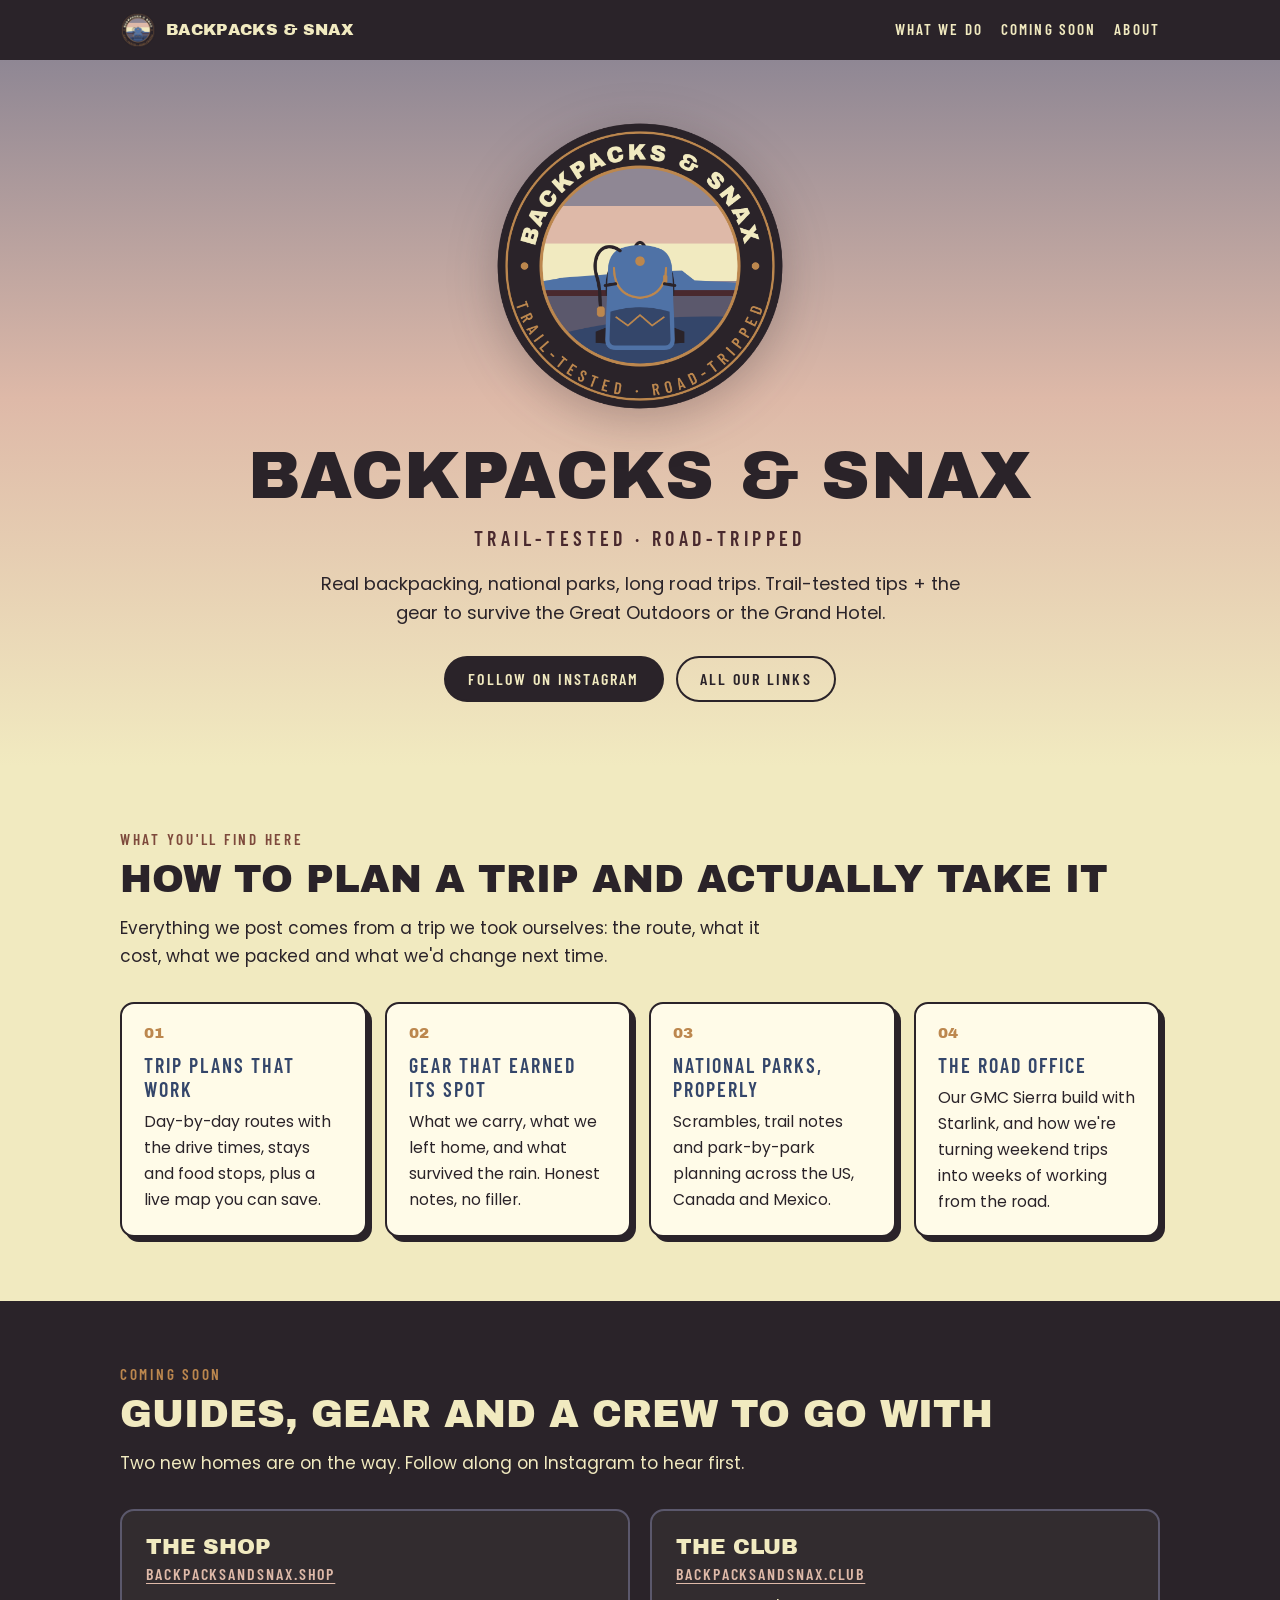
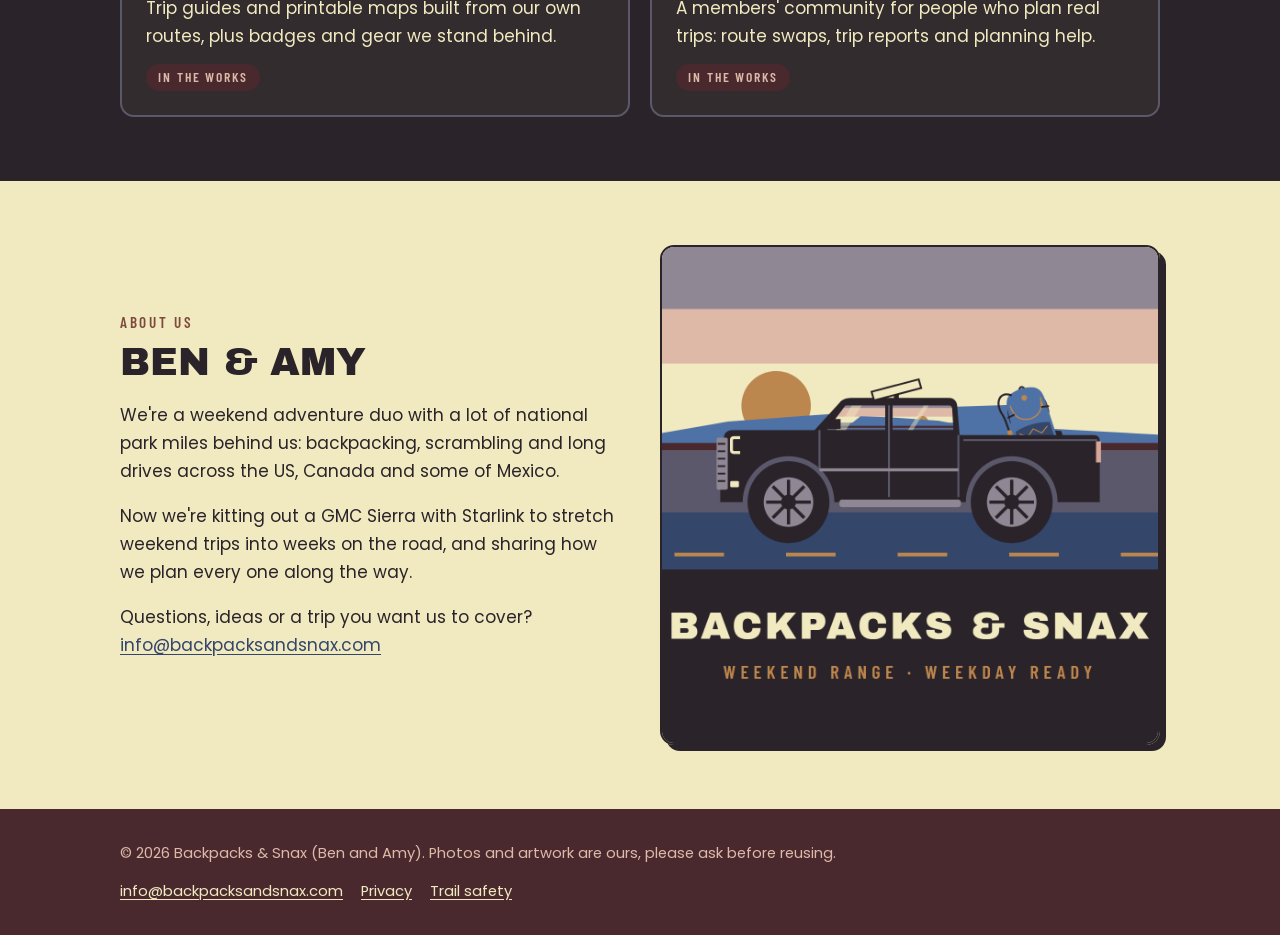
==== index.html @ 6578f3c6 "Launch com site Co-Authored-By: Claude Opus 5.5 <noreply@anthropic.com>" ====
<!doctype html>
<html lang="en">
<head>
<meta charset="utf-8">
<meta name="viewport" content="width=device-width, initial-scale=1">
<title>Backpacks & Snax | Real backpacking, national parks, long road trips</title>
<meta name="description" content="Ben and Amy's trail-tested trip plans, gear notes and national park routes, plus the truck build that turns weekend trips into weeks on the road.">
<link rel="canonical" href="https://backpacksandsnax.com/">
<meta property="og:type" content="website">
<meta property="og:title" content="Backpacks & Snax">
<meta property="og:description" content="Real backpacking, national parks, long road trips. Trail-tested tips + the gear to survive the Great Outdoors or the Grand Hotel.">
<meta property="og:url" content="https://backpacksandsnax.com/">
<meta property="og:image" content="https://backpacksandsnax.com/img/07-rig-at-sunset-1080.png">
<meta name="theme-color" content="#2A2329">
<link rel="icon" type="image/png" href="img/01-trailhead-badge-320.png">
<link rel="stylesheet" href="site.css">
</head>
<body>
<a class="skip" href="#main">Skip to content</a>
<header class="topbar">
  <div class="wrap">
    <a class="brand" href="/"><img src="img/01-trailhead-badge-320.png" alt="" width="36" height="36">Backpacks &amp; Snax</a>
    <nav aria-label="Main">
      <a href="#what">What we do</a>
      <a href="#next">Coming soon</a>
      <a href="#about">About</a>
    </nav>
  </div>
</header>

<main id="main">
  <div class="hero">
    <div class="wrap">
      <img class="badge" src="img/01-trailhead-badge-1080.png" alt="Backpacks and Snax trailhead badge: a blue backpack in front of a sunset, ringed by the words Trail-tested, Road-tripped" width="1080" height="1080">
      <h1>Backpacks &amp; Snax</h1>
      <p class="sub">Trail-tested &middot; Road-tripped</p>
      <p class="lead">Real backpacking, national parks, long road trips. Trail-tested tips + the gear to survive the Great Outdoors or the Grand Hotel.</p>
      <div class="buttons">
        <a class="btn btn-solid" href="https://www.instagram.com/backpacksandsnax/" rel="me">Follow on Instagram</a>
        <a class="btn btn-line" href="https://linktr.ee/backpacksandsnax">All our links</a>
      </div>
    </div>
  </div>

  <section id="what">
    <div class="wrap">
      <p class="eyebrow">What you'll find here</p>
      <h2>How to plan a trip and actually take it</h2>
      <p class="intro">Everything we post comes from a trip we took ourselves: the route, what it cost, what we packed and what we'd change next time.</p>
      <div class="cards">
        <div class="card"><span class="num">01</span><h3>Trip plans that work</h3><p>Day-by-day routes with the drive times, stays and food stops, plus a live map you can save.</p></div>
        <div class="card"><span class="num">02</span><h3>Gear that earned its spot</h3><p>What we carry, what we left home, and what survived the rain. Honest notes, no filler.</p></div>
        <div class="card"><span class="num">03</span><h3>National parks, properly</h3><p>Scrambles, trail notes and park-by-park planning across the US, Canada and Mexico.</p></div>
        <div class="card"><span class="num">04</span><h3>The road office</h3><p>Our GMC Sierra build with Starlink, and how we're turning weekend trips into weeks of working from the road.</p></div>
      </div>
    </div>
  </section>

  <section id="next" class="dark">
    <div class="wrap">
      <p class="eyebrow">Coming soon</p>
      <h2>Guides, gear and a crew to go with</h2>
      <p class="intro">Two new homes are on the way. Follow along on Instagram to hear first.</p>
      <div class="next">
        <div class="next-item">
          <h3>The Shop</h3>
          <p class="domain"><a href="https://backpacksandsnax.shop">backpacksandsnax.shop</a></p>
          <p>Trip guides and printable maps built from our own routes, plus badges and gear we stand behind.</p>
          <span class="pill">In the works</span>
        </div>
        <div class="next-item">
          <h3>The Club</h3>
          <p class="domain"><a href="https://backpacksandsnax.club">backpacksandsnax.club</a></p>
          <p>A members' community for people who plan real trips: route swaps, trip reports and planning help.</p>
          <span class="pill">In the works</span>
        </div>
      </div>
    </div>
  </section>

  <section id="about">
    <div class="wrap about">
      <div>
        <p class="eyebrow">About us</p>
        <h2>Ben &amp; Amy</h2>
        <p>We're a weekend adventure duo with a lot of national park miles behind us: backpacking, scrambling and long drives across the US, Canada and some of Mexico.</p>
        <p>Now we're kitting out a GMC Sierra with Starlink to stretch weekend trips into weeks on the road, and sharing how we plan every one along the way.</p>
        <p>Questions, ideas or a trip you want us to cover? <a href="mailto:info@backpacksandsnax.com">info@backpacksandsnax.com</a></p>
      </div>
      <img src="img/07-rig-at-sunset-1080.png" alt="Illustration of a dark pickup truck with a backpack in the bed and a Starlink dish, driving past a sunset. Text: Backpacks and Snax, Weekend Range, Weekday Ready" width="1080" height="1080" loading="lazy">
    </div>
  </section>
</main>

<footer>
  <div class="wrap">
    <p>&copy; 2026 Backpacks &amp; Snax (Ben and Amy). Photos and artwork are ours, please ask before reusing.</p>
    <nav aria-label="Footer">
      <a href="mailto:info@backpacksandsnax.com">info@backpacksandsnax.com</a>
      <a href="/privacy.html">Privacy</a>
      <a href="/trail-safety.html">Trail safety</a>
    </nav>
  </div>
</footer>
</body>
</html>
---- site.css ----
/* Backpacks & Snax site styles. Blomidon palette (Brand/palettes/blomidon.md).
   Fonts are self-hosted from /fonts so no visitor request ever goes to Google. */

@font-face { font-family: "Archivo Black"; src: url("fonts/archivo-black-latin-400-normal.woff2") format("woff2"); font-weight: 400; font-display: swap; }
@font-face { font-family: "Poppins"; src: url("fonts/poppins-latin-400-normal.woff2") format("woff2"); font-weight: 400; font-display: swap; }
@font-face { font-family: "Poppins"; src: url("fonts/poppins-latin-500-normal.woff2") format("woff2"); font-weight: 500; font-display: swap; }
@font-face { font-family: "Poppins"; src: url("fonts/poppins-latin-600-normal.woff2") format("woff2"); font-weight: 600; font-display: swap; }
@font-face { font-family: "Barlow Condensed"; src: url("fonts/barlow-condensed-latin-500-normal.woff2") format("woff2"); font-weight: 500; font-display: swap; }
@font-face { font-family: "Barlow Condensed"; src: url("fonts/barlow-condensed-latin-600-normal.woff2") format("woff2"); font-weight: 600; font-display: swap; }

:root {
  --sky-lemon: #F1EAC0;
  --peach: #DEB9A8;
  --blush: #D9A596;
  --lavender: #8F8794;
  --aubergine: #2A2329;
  --oxblood: #49292E;
  --mudflat: #5B586C;
  --red-earth: #7E4A3C;
  --blomidon: #4F72A6;
  --blomidon-deep: #34466A;
  --sedge: #5F6450;
  --ochre: #BC874E;

  --display: "Archivo Black", "Arial Black", sans-serif;
  --body: "Poppins", system-ui, -apple-system, "Segoe UI", sans-serif;
  --utility: "Barlow Condensed", "Arial Narrow", sans-serif;
  --wrap: 1080px;
}

*, *::before, *::after { box-sizing: border-box; }
html { -webkit-text-size-adjust: 100%; }
body {
  margin: 0;
  background: var(--sky-lemon);
  color: var(--aubergine);
  font: 400 1.0625rem/1.65 var(--body);
}
img { max-width: 100%; height: auto; display: block; }
a { color: var(--blomidon-deep); text-underline-offset: 3px; }
a:hover { color: var(--red-earth); }
:focus-visible { outline: 3px solid var(--blomidon); outline-offset: 3px; border-radius: 4px; }

.wrap { max-width: var(--wrap); margin: 0 auto; padding: 0 20px; }
.skip { position: absolute; left: -999px; top: 8px; background: var(--aubergine); color: var(--sky-lemon); padding: 8px 14px; border-radius: 6px; z-index: 10; }
.skip:focus { left: 8px; }

.eyebrow {
  font: 600 0.95rem/1.2 var(--utility);
  letter-spacing: 0.18em;
  text-transform: uppercase;
  color: var(--red-earth);
  margin: 0 0 10px;
}

/* Top bar */
.topbar { background: var(--aubergine); color: var(--sky-lemon); }
.topbar .wrap { display: flex; align-items: center; justify-content: space-between; gap: 16px; min-height: 60px; }
.brand { display: flex; align-items: center; gap: 10px; color: var(--sky-lemon); text-decoration: none; font: 400 1rem/1 var(--display); text-transform: uppercase; letter-spacing: 0.02em; }
.brand img { width: 36px; height: 36px; }
.brand:hover { color: var(--peach); }
.topbar nav { display: flex; gap: 18px; flex-wrap: wrap; }
.topbar nav a { color: var(--sky-lemon); text-decoration: none; font: 600 0.95rem/1 var(--utility); letter-spacing: 0.14em; text-transform: uppercase; }
.topbar nav a:hover { color: var(--ochre); }

/* Hero: the painting's sunset sky, top to bottom */
.hero {
  background: linear-gradient(180deg, var(--lavender) 0%, var(--peach) 48%, var(--sky-lemon) 100%);
  padding: 56px 0 64px;
  text-align: center;
}
.hero .badge { width: min(300px, 70vw); margin: 0 auto 26px; filter: drop-shadow(0 10px 24px rgba(42, 35, 41, 0.28)); }
.hero h1 {
  font: 400 clamp(2.2rem, 7vw, 4.2rem)/1.02 var(--display);
  text-transform: uppercase;
  margin: 0 0 14px;
  letter-spacing: 0.01em;
}
.hero .sub { font: 600 clamp(1rem, 2.6vw, 1.25rem)/1.3 var(--utility); letter-spacing: 0.22em; text-transform: uppercase; color: var(--oxblood); margin: 0 0 18px; }
.hero .lead { max-width: 640px; margin: 0 auto 28px; font-size: 1.12rem; }

.buttons { display: flex; gap: 12px; justify-content: center; flex-wrap: wrap; }
.btn {
  display: inline-block;
  padding: 13px 22px;
  border-radius: 999px;
  font: 600 1rem/1 var(--utility);
  letter-spacing: 0.14em;
  text-transform: uppercase;
  text-decoration: none;
  border: 2px solid var(--aubergine);
}
.btn-solid { background: var(--aubergine); color: var(--sky-lemon); }
.btn-solid:hover { background: var(--oxblood); border-color: var(--oxblood); color: var(--sky-lemon); }
.btn-line { color: var(--aubergine); }
.btn-line:hover { background: var(--aubergine); color: var(--sky-lemon); }

/* Sections */
section { padding: 64px 0; }
section h2 { font: 400 clamp(1.6rem, 4.4vw, 2.4rem)/1.1 var(--display); text-transform: uppercase; margin: 0 0 14px; }
.intro { max-width: 680px; margin: 0 0 32px; }

.cards { display: grid; grid-template-columns: repeat(auto-fit, minmax(230px, 1fr)); gap: 18px; }
.card { background: #fffbe8; border: 2px solid var(--aubergine); border-radius: 14px; padding: 22px 22px 20px; box-shadow: 5px 5px 0 var(--aubergine); }
.card h3 { font: 600 1.25rem/1.2 var(--utility); letter-spacing: 0.1em; text-transform: uppercase; margin: 0 0 8px; color: var(--blomidon-deep); }
.card p { margin: 0; font-size: 0.98rem; }
.card .num { font: 400 0.95rem/1 var(--display); color: var(--ochre); display: block; margin-bottom: 12px; }

.dark { background: var(--aubergine); color: var(--sky-lemon); }
.dark .eyebrow { color: var(--ochre); }
.dark a { color: var(--peach); }
.dark a:hover { color: var(--sky-lemon); }

.next { display: grid; grid-template-columns: repeat(auto-fit, minmax(280px, 1fr)); gap: 20px; }
.next-item { border: 2px solid var(--mudflat); border-radius: 14px; padding: 24px; background: rgba(241, 234, 192, 0.04); }
.next-item h3 { font: 400 1.35rem/1.15 var(--display); text-transform: uppercase; margin: 0 0 6px; }
.next-item .domain { font: 600 1rem/1 var(--utility); letter-spacing: 0.12em; text-transform: uppercase; color: var(--ochre); margin: 0 0 12px; }
.next-item p { margin: 0; }
.pill { display: inline-block; margin-top: 14px; padding: 5px 12px; border-radius: 999px; background: var(--oxblood); color: var(--peach); font: 600 0.85rem/1.2 var(--utility); letter-spacing: 0.14em; text-transform: uppercase; }

.about { display: grid; grid-template-columns: minmax(0, 1fr) minmax(0, 1fr); gap: 40px; align-items: center; }
.about img { border-radius: 14px; border: 2px solid var(--aubergine); box-shadow: 6px 6px 0 var(--aubergine); }
@media (max-width: 760px) { .about { grid-template-columns: 1fr; gap: 26px; } }

/* Prose pages (privacy, trail safety) */
.prose { max-width: 720px; padding: 48px 20px 64px; margin: 0 auto; }
.prose h1 { font: 400 clamp(1.8rem, 5vw, 2.6rem)/1.1 var(--display); text-transform: uppercase; margin: 0 0 8px; }
.prose h2 { font: 600 1.35rem/1.2 var(--utility); letter-spacing: 0.1em; text-transform: uppercase; margin: 34px 0 8px; color: var(--blomidon-deep); }
.prose .updated { font: 500 1rem/1.2 var(--utility); letter-spacing: 0.12em; text-transform: uppercase; color: var(--red-earth); margin: 0 0 24px; }
.prose ul { padding-left: 22px; }
.prose li { margin: 4px 0; }

/* Coming-soon pages (.shop, .club) */
.soon .hero { min-height: calc(100vh - 60px - 88px); display: flex; align-items: center; }
.soon .hero .wrap { width: 100%; }
h1, h2, h3 { overflow-wrap: break-word; }

/* Footer */
footer { background: var(--oxblood); color: var(--peach); padding: 32px 0; font-size: 0.92rem; }
footer .wrap { display: flex; flex-wrap: wrap; gap: 14px 28px; justify-content: space-between; align-items: center; }
footer a { color: var(--sky-lemon); }
footer a:hover { color: var(--ochre); }
footer nav { display: flex; gap: 18px; flex-wrap: wrap; }
footer p { margin: 0; }
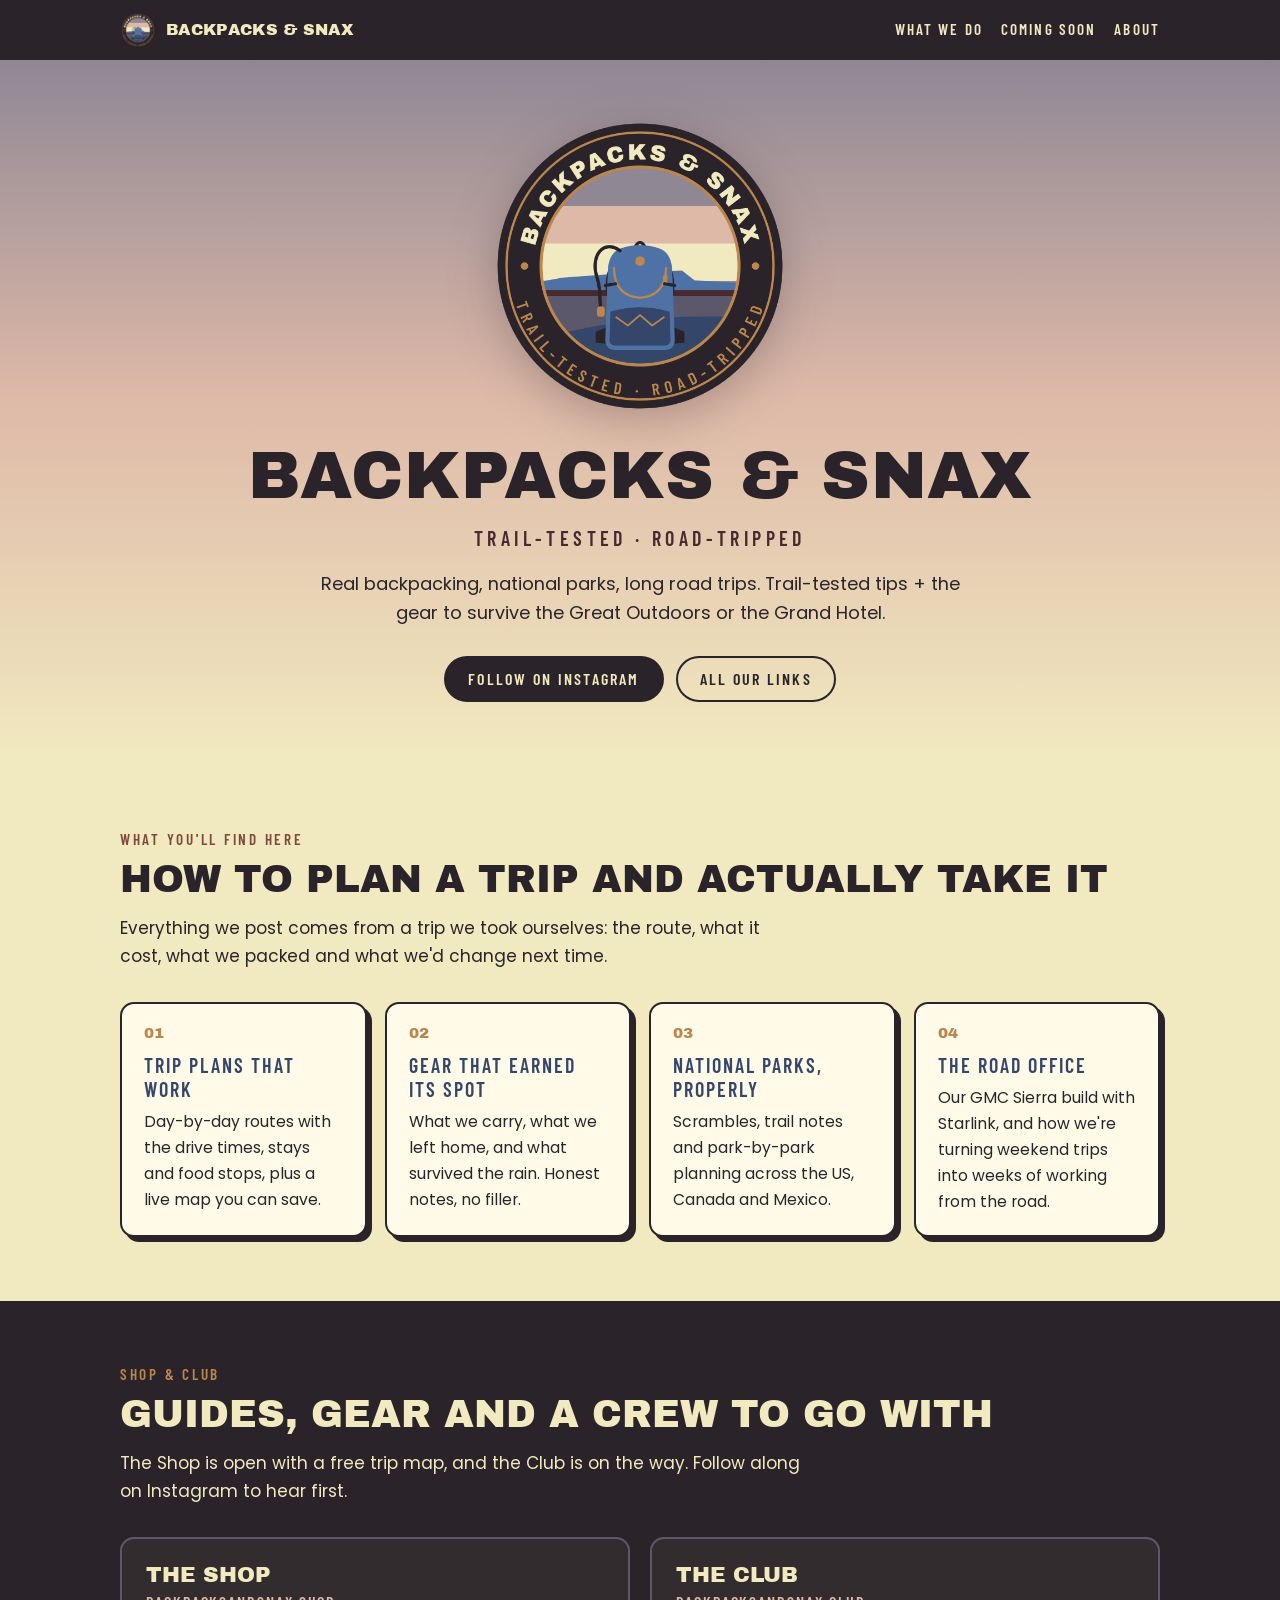
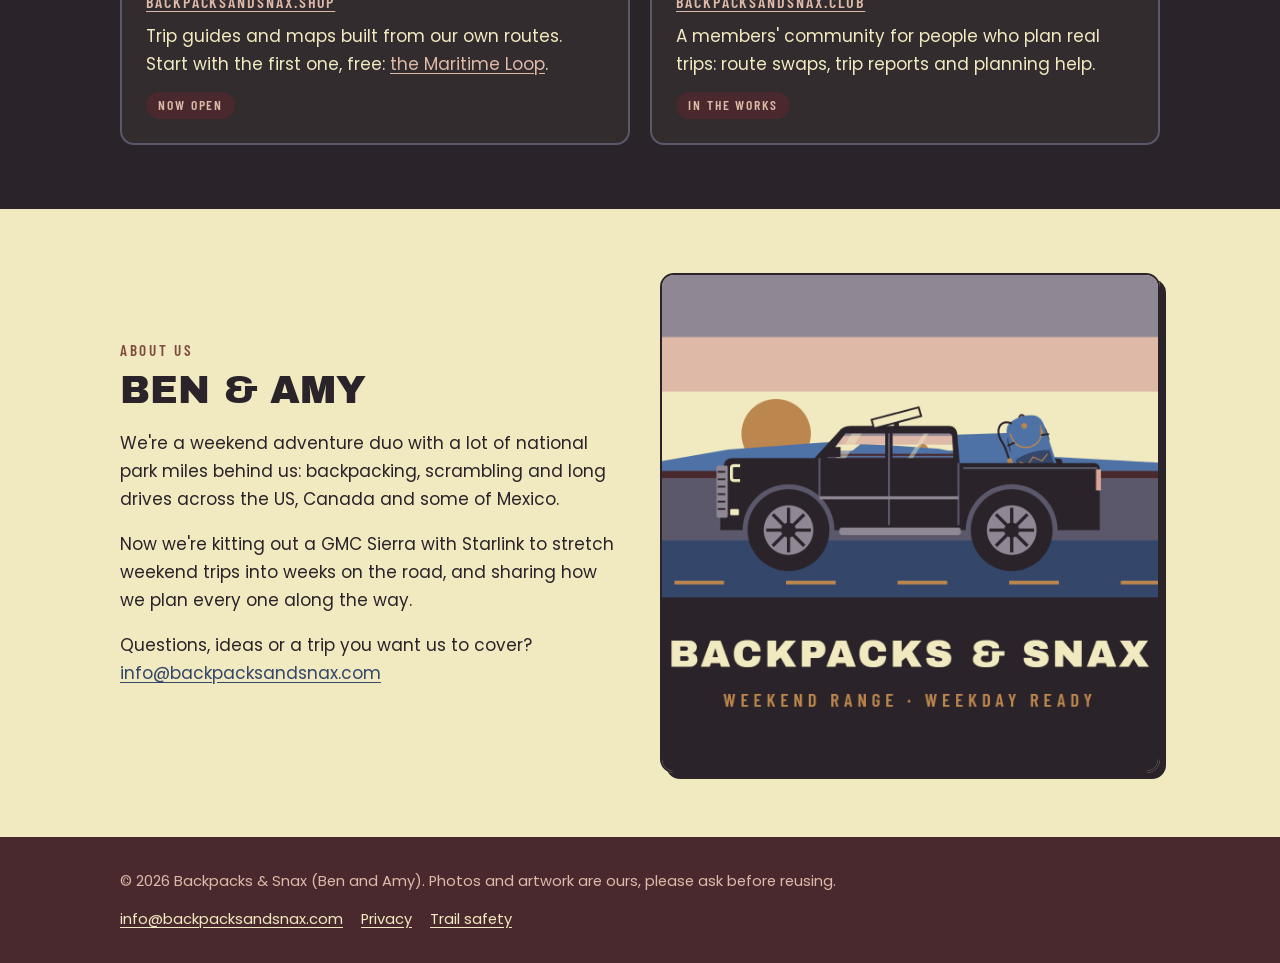
==== commit a6dca3ec: "Point the Shop teaser at the free Maritime Loop map; shared styles Co-Authored-By: Claude Opus 5.5 <" ====
--- a/index.html
+++ b/index.html
@@ -58,15 +58,15 @@
 
   <section id="next" class="dark">
     <div class="wrap">
-      <p class="eyebrow">Coming soon</p>
+      <p class="eyebrow">Shop &amp; Club</p>
       <h2>Guides, gear and a crew to go with</h2>
-      <p class="intro">Two new homes are on the way. Follow along on Instagram to hear first.</p>
+      <p class="intro">The Shop is open with a free trip map, and the Club is on the way. Follow along on Instagram to hear first.</p>
       <div class="next">
         <div class="next-item">
           <h3>The Shop</h3>
           <p class="domain"><a href="https://backpacksandsnax.shop">backpacksandsnax.shop</a></p>
-          <p>Trip guides and printable maps built from our own routes, plus badges and gear we stand behind.</p>
-          <span class="pill">In the works</span>
+          <p>Trip guides and maps built from our own routes. Start with the first one, free: <a href="https://backpacksandsnax.shop/maritime-loop.html">the Maritime Loop</a>.</p>
+          <span class="pill">Now open</span>
         </div>
         <div class="next-item">
           <h3>The Club</h3>
--- a/site.css
+++ b/site.css
@@ -135,6 +135,49 @@
 .soon .hero .wrap { width: 100%; }
 h1, h2, h3 { overflow-wrap: break-word; }
 
+/* Shop: product grid */
+.products { display: grid; grid-template-columns: repeat(auto-fit, minmax(260px, 1fr)); gap: 22px; }
+.product { background: #fffbe8; border: 2px solid var(--aubergine); border-radius: 14px; overflow: hidden; box-shadow: 5px 5px 0 var(--aubergine); display: flex; flex-direction: column; color: var(--aubergine); text-decoration: none; }
+a.product:hover { transform: translate(-2px, -2px); box-shadow: 7px 7px 0 var(--aubergine); color: var(--aubergine); }
+.product img { width: 100%; aspect-ratio: 4 / 5; object-fit: cover; border-bottom: 2px solid var(--aubergine); }
+.product .body { padding: 18px 20px 20px; display: flex; flex-direction: column; gap: 8px; flex: 1; }
+.product h3 { font: 400 1.3rem/1.15 var(--display); text-transform: uppercase; margin: 0; }
+.product p { margin: 0; font-size: 0.97rem; }
+.price { font: 600 1.05rem/1 var(--utility); letter-spacing: 0.14em; text-transform: uppercase; color: var(--red-earth); margin-top: auto; padding-top: 8px; }
+.price.free { color: var(--sedge); }
+.product.soon { opacity: 0.72; box-shadow: none; border-style: dashed; }
+.product.soon .ph { aspect-ratio: 4 / 5; display: flex; align-items: center; justify-content: center; background: var(--peach); border-bottom: 2px dashed var(--aubergine); font: 600 1rem/1 var(--utility); letter-spacing: 0.2em; text-transform: uppercase; color: var(--oxblood); }
+
+/* Shop: product page */
+.product-hero { display: grid; grid-template-columns: minmax(0, 5fr) minmax(0, 6fr); gap: 40px; align-items: center; padding: 48px 20px 56px; }
+.product-hero img { border-radius: 14px; border: 2px solid var(--aubergine); box-shadow: 6px 6px 0 var(--aubergine); }
+.product-hero h1 { font: 400 clamp(2rem, 5.5vw, 3.2rem)/1.02 var(--display); text-transform: uppercase; margin: 0 0 10px; }
+.stats { font: 600 1.05rem/1.4 var(--utility); letter-spacing: 0.14em; text-transform: uppercase; color: var(--oxblood); margin: 0 0 16px; }
+.product-hero .buttons { justify-content: flex-start; margin-top: 22px; }
+.fine { font-size: 0.88rem; color: var(--mudflat); margin-top: 14px; }
+@media (max-width: 760px) { .product-hero { grid-template-columns: 1fr; gap: 26px; padding-top: 28px; } }
+
+.callout { background: var(--peach); border: 2px solid var(--aubergine); border-radius: 14px; padding: 22px 24px; }
+.callout h3 { font: 600 1.3rem/1.2 var(--utility); letter-spacing: 0.1em; text-transform: uppercase; margin: 0 0 6px; color: var(--oxblood); }
+.callout p { margin: 0 0 8px; }
+.callout p:last-child { margin: 0; }
+.callout a, .dark .callout a { color: var(--blomidon-deep); font-weight: 500; }
+.callout a:hover, .dark .callout a:hover { color: var(--red-earth); }
+
+.days { list-style: none; margin: 0; padding: 0; display: grid; gap: 14px; }
+.day { display: grid; grid-template-columns: 92px minmax(0, 1fr); gap: 18px; background: #fffbe8; border: 2px solid var(--aubergine); border-radius: 14px; padding: 18px 20px; }
+.day .when { font: 400 1.05rem/1.1 var(--display); text-transform: uppercase; color: var(--ochre); }
+.day h3 { font: 600 1.3rem/1.2 var(--utility); letter-spacing: 0.08em; text-transform: uppercase; margin: 0 0 4px; color: var(--blomidon-deep); }
+.day .stay { font: 500 0.95rem/1.3 var(--utility); letter-spacing: 0.1em; text-transform: uppercase; color: var(--red-earth); margin: 0 0 6px; }
+.day p { margin: 0; }
+.day .drive { display: inline-block; margin-top: 8px; font: 600 0.88rem/1 var(--utility); letter-spacing: 0.12em; text-transform: uppercase; color: var(--sedge); }
+@media (max-width: 520px) { .day { grid-template-columns: 1fr; gap: 6px; } }
+
+.photos { display: grid; grid-template-columns: repeat(auto-fit, minmax(260px, 1fr)); gap: 18px; }
+.photos figure { margin: 0; }
+.photos img { border-radius: 12px; border: 2px solid var(--aubergine); aspect-ratio: 3 / 2; object-fit: cover; width: 100%; }
+.photos figcaption { font: 500 0.95rem/1.3 var(--utility); letter-spacing: 0.08em; text-transform: uppercase; color: var(--mudflat); margin-top: 8px; }
+
 /* Footer */
 footer { background: var(--oxblood); color: var(--peach); padding: 32px 0; font-size: 0.92rem; }
 footer .wrap { display: flex; flex-wrap: wrap; gap: 14px 28px; justify-content: space-between; align-items: center; }
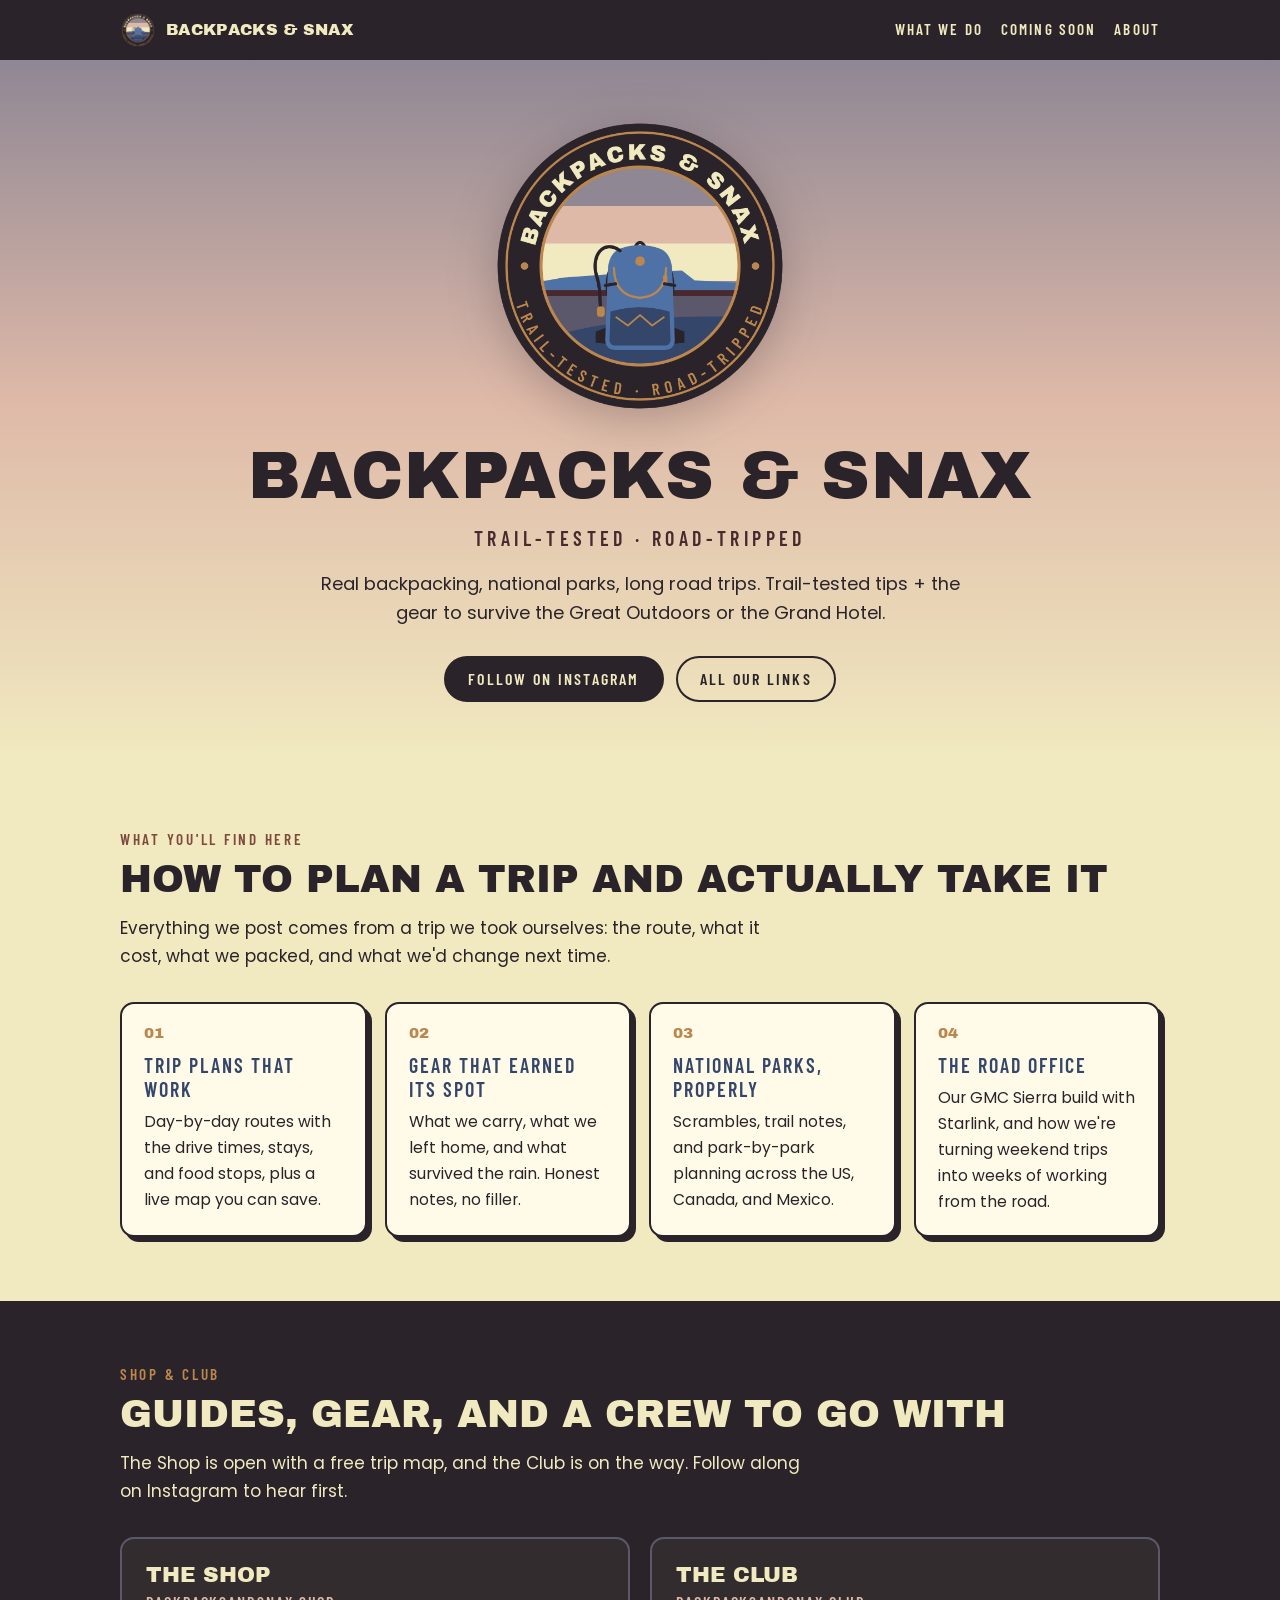
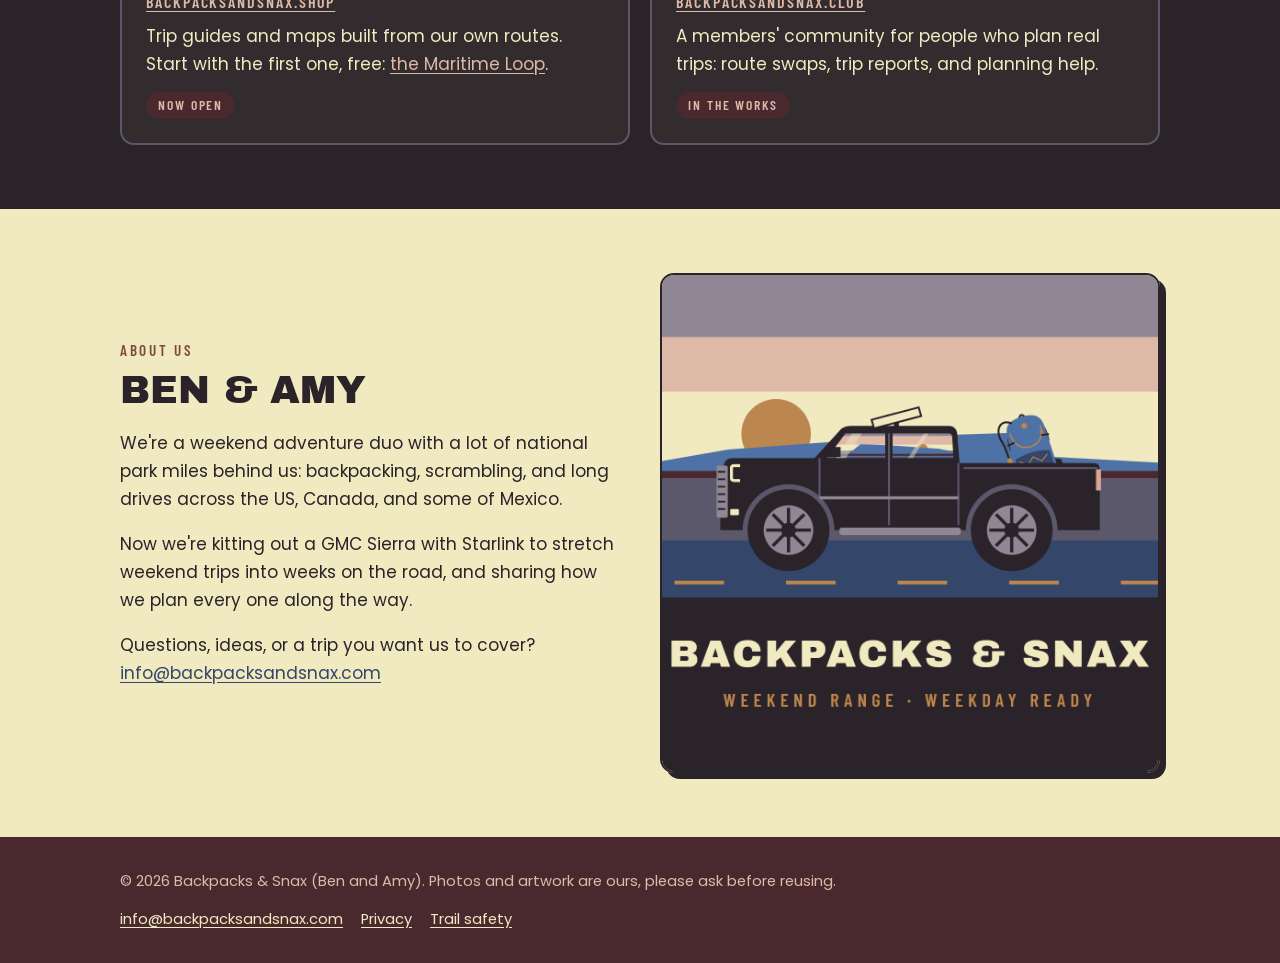
==== commit 95b3cf06: "Copy edits: new Shop headline and tagline, Oxford commas throughout Co-Authored-By: Claude Opus 5.5 " ====
--- a/index.html
+++ b/index.html
@@ -4,7 +4,7 @@
 <meta charset="utf-8">
 <meta name="viewport" content="width=device-width, initial-scale=1">
 <title>Backpacks & Snax | Real backpacking, national parks, long road trips</title>
-<meta name="description" content="Ben and Amy's trail-tested trip plans, gear notes and national park routes, plus the truck build that turns weekend trips into weeks on the road.">
+<meta name="description" content="Ben and Amy's trail-tested trip plans, gear notes, and national park routes, plus the truck build that turns weekend trips into weeks on the road.">
 <link rel="canonical" href="https://backpacksandsnax.com/">
 <meta property="og:type" content="website">
 <meta property="og:title" content="Backpacks & Snax">
@@ -46,11 +46,11 @@
     <div class="wrap">
       <p class="eyebrow">What you'll find here</p>
       <h2>How to plan a trip and actually take it</h2>
-      <p class="intro">Everything we post comes from a trip we took ourselves: the route, what it cost, what we packed and what we'd change next time.</p>
+      <p class="intro">Everything we post comes from a trip we took ourselves: the route, what it cost, what we packed, and what we'd change next time.</p>
       <div class="cards">
-        <div class="card"><span class="num">01</span><h3>Trip plans that work</h3><p>Day-by-day routes with the drive times, stays and food stops, plus a live map you can save.</p></div>
+        <div class="card"><span class="num">01</span><h3>Trip plans that work</h3><p>Day-by-day routes with the drive times, stays, and food stops, plus a live map you can save.</p></div>
         <div class="card"><span class="num">02</span><h3>Gear that earned its spot</h3><p>What we carry, what we left home, and what survived the rain. Honest notes, no filler.</p></div>
-        <div class="card"><span class="num">03</span><h3>National parks, properly</h3><p>Scrambles, trail notes and park-by-park planning across the US, Canada and Mexico.</p></div>
+        <div class="card"><span class="num">03</span><h3>National parks, properly</h3><p>Scrambles, trail notes, and park-by-park planning across the US, Canada, and Mexico.</p></div>
         <div class="card"><span class="num">04</span><h3>The road office</h3><p>Our GMC Sierra build with Starlink, and how we're turning weekend trips into weeks of working from the road.</p></div>
       </div>
     </div>
@@ -59,7 +59,7 @@
   <section id="next" class="dark">
     <div class="wrap">
       <p class="eyebrow">Shop &amp; Club</p>
-      <h2>Guides, gear and a crew to go with</h2>
+      <h2>Guides, gear, and a crew to go with</h2>
       <p class="intro">The Shop is open with a free trip map, and the Club is on the way. Follow along on Instagram to hear first.</p>
       <div class="next">
         <div class="next-item">
@@ -71,7 +71,7 @@
         <div class="next-item">
           <h3>The Club</h3>
           <p class="domain"><a href="https://backpacksandsnax.club">backpacksandsnax.club</a></p>
-          <p>A members' community for people who plan real trips: route swaps, trip reports and planning help.</p>
+          <p>A members' community for people who plan real trips: route swaps, trip reports, and planning help.</p>
           <span class="pill">In the works</span>
         </div>
       </div>
@@ -83,9 +83,9 @@
       <div>
         <p class="eyebrow">About us</p>
         <h2>Ben &amp; Amy</h2>
-        <p>We're a weekend adventure duo with a lot of national park miles behind us: backpacking, scrambling and long drives across the US, Canada and some of Mexico.</p>
+        <p>We're a weekend adventure duo with a lot of national park miles behind us: backpacking, scrambling, and long drives across the US, Canada, and some of Mexico.</p>
         <p>Now we're kitting out a GMC Sierra with Starlink to stretch weekend trips into weeks on the road, and sharing how we plan every one along the way.</p>
-        <p>Questions, ideas or a trip you want us to cover? <a href="mailto:info@backpacksandsnax.com">info@backpacksandsnax.com</a></p>
+        <p>Questions, ideas, or a trip you want us to cover? <a href="mailto:info@backpacksandsnax.com">info@backpacksandsnax.com</a></p>
       </div>
       <img src="img/07-rig-at-sunset-1080.png" alt="Illustration of a dark pickup truck with a backpack in the bed and a Starlink dish, driving past a sunset. Text: Backpacks and Snax, Weekend Range, Weekday Ready" width="1080" height="1080" loading="lazy">
     </div>
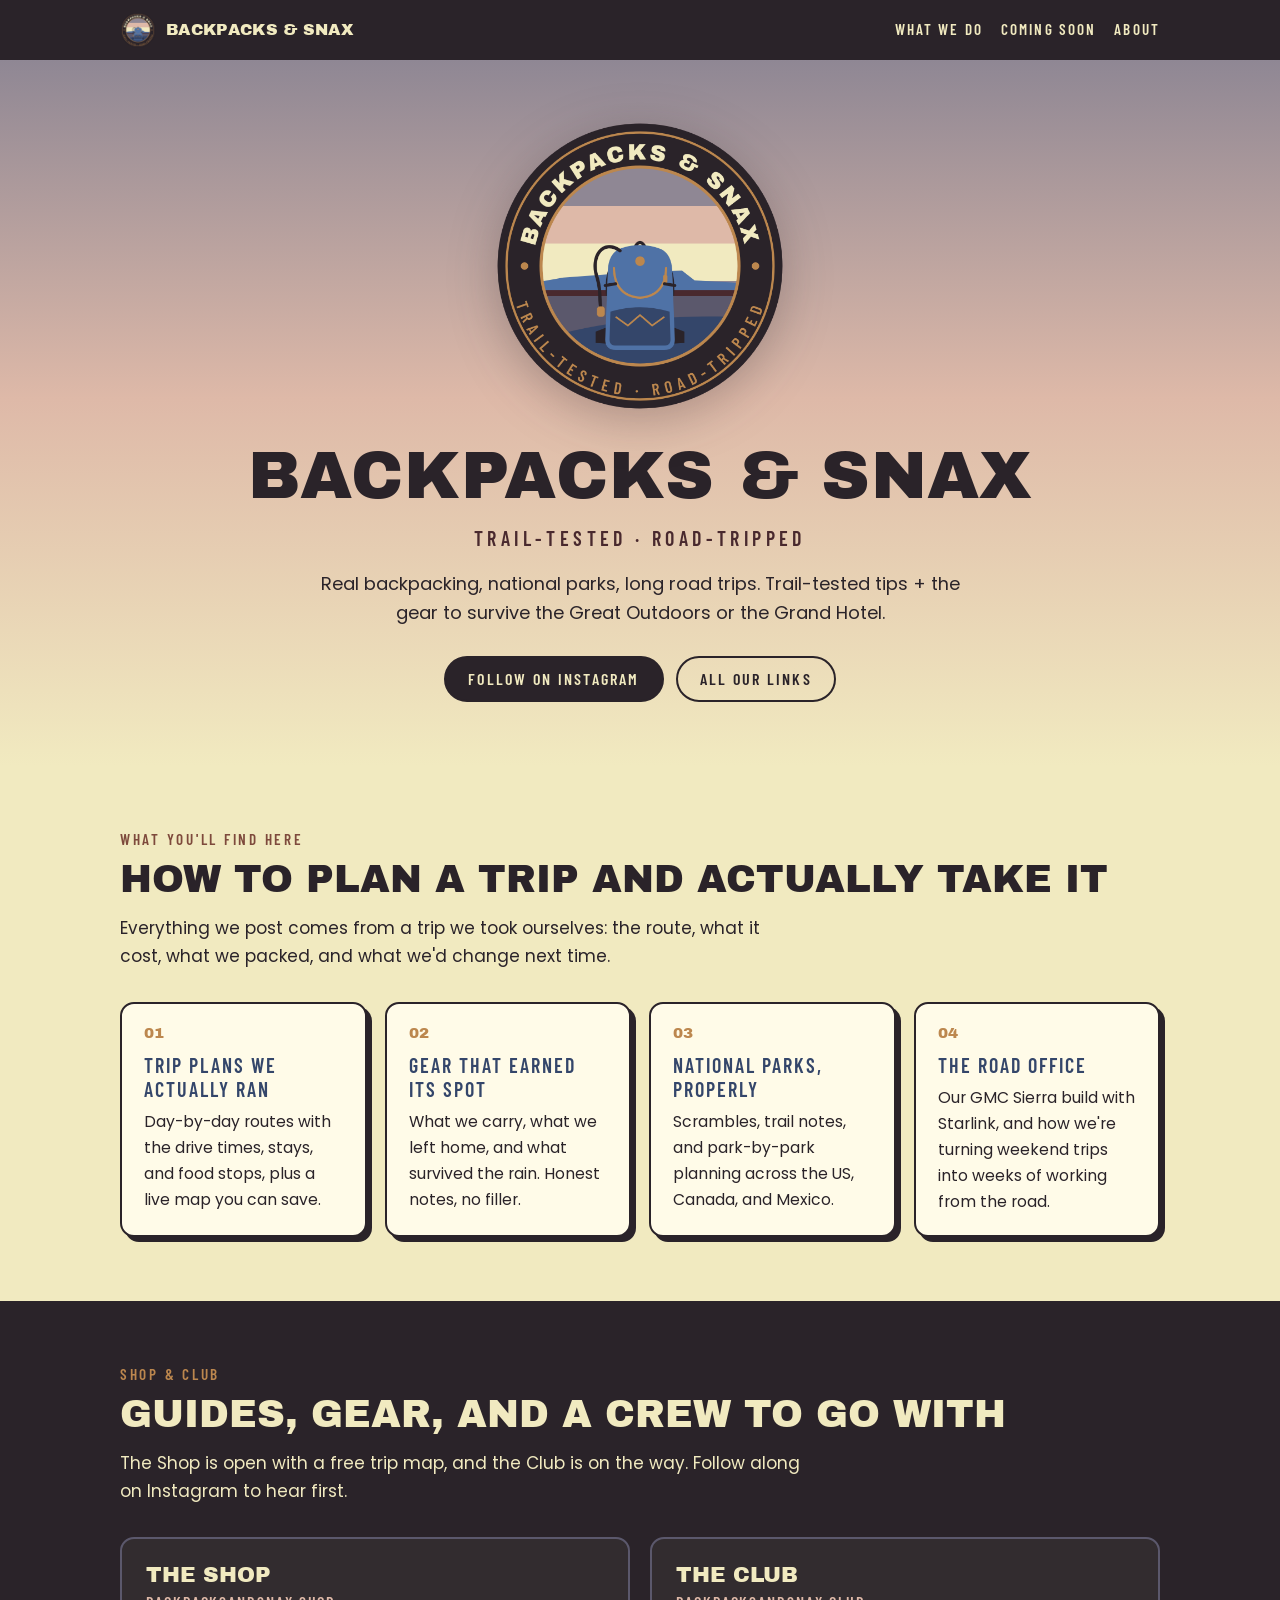
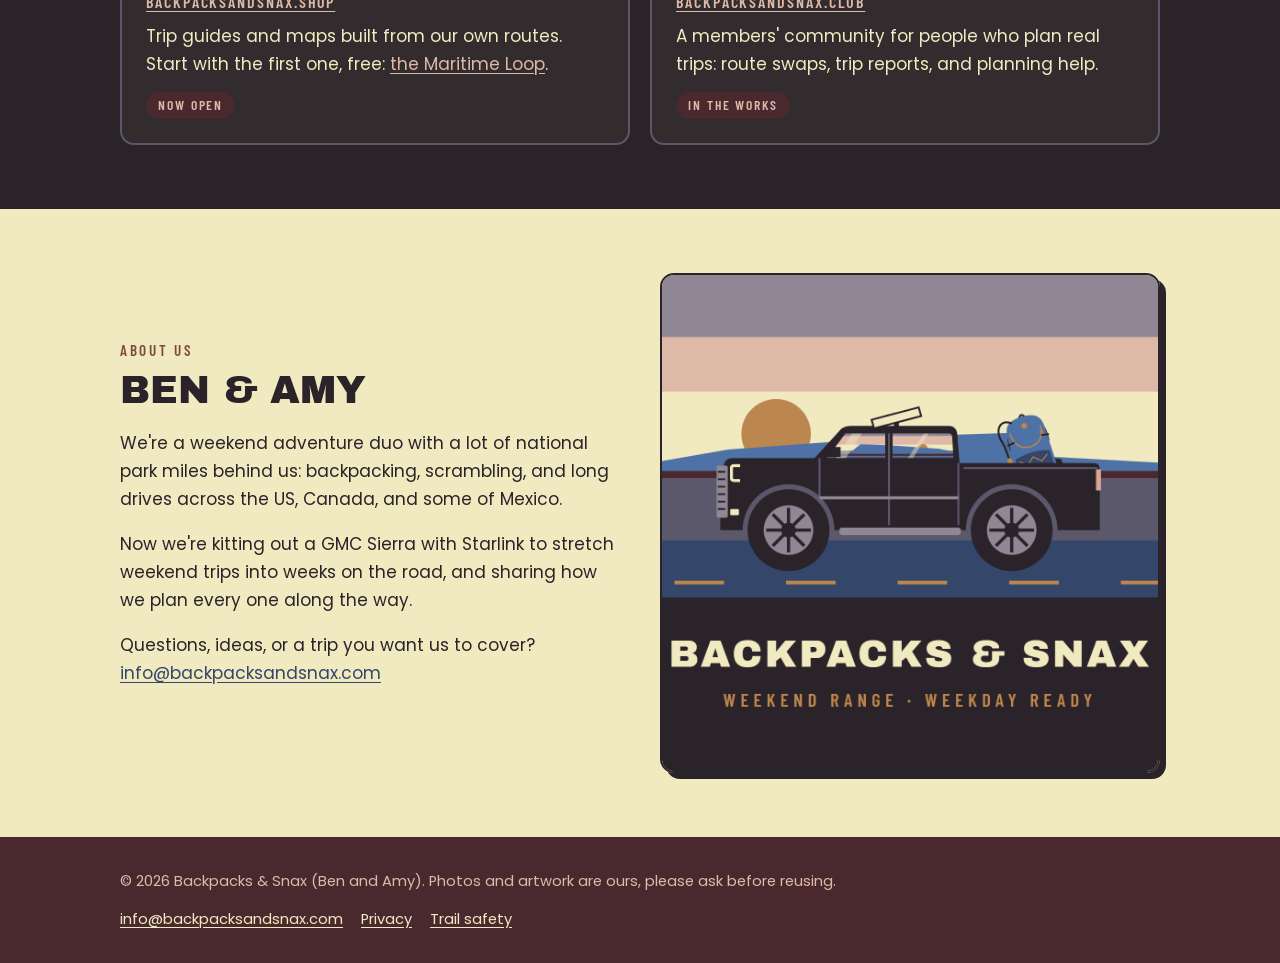
==== commit 5ab0aa6f: "Audit fixes: safety and privacy wording, tighter CSP, reuse line (LEG-005/006/008/025/027/028/029/03" ====
--- a/index.html
+++ b/index.html
@@ -3,6 +3,8 @@
 <head>
 <meta charset="utf-8">
 <meta name="viewport" content="width=device-width, initial-scale=1">
+<meta http-equiv="Content-Security-Policy" content="default-src 'self'; script-src 'none'; style-src 'self'; img-src 'self' data:; font-src 'self'; connect-src 'none'; object-src 'none'; base-uri 'self'; form-action 'none'; upgrade-insecure-requests">
+<meta name="referrer" content="strict-origin-when-cross-origin">
 <title>Backpacks & Snax | Real backpacking, national parks, long road trips</title>
 <meta name="description" content="Ben and Amy's trail-tested trip plans, gear notes, and national park routes, plus the truck build that turns weekend trips into weeks on the road.">
 <link rel="canonical" href="https://backpacksandsnax.com/">
@@ -48,7 +50,7 @@
       <h2>How to plan a trip and actually take it</h2>
       <p class="intro">Everything we post comes from a trip we took ourselves: the route, what it cost, what we packed, and what we'd change next time.</p>
       <div class="cards">
-        <div class="card"><span class="num">01</span><h3>Trip plans that work</h3><p>Day-by-day routes with the drive times, stays, and food stops, plus a live map you can save.</p></div>
+        <div class="card"><span class="num">01</span><h3>Trip plans we actually ran</h3><p>Day-by-day routes with the drive times, stays, and food stops, plus a live map you can save.</p></div>
         <div class="card"><span class="num">02</span><h3>Gear that earned its spot</h3><p>What we carry, what we left home, and what survived the rain. Honest notes, no filler.</p></div>
         <div class="card"><span class="num">03</span><h3>National parks, properly</h3><p>Scrambles, trail notes, and park-by-park planning across the US, Canada, and Mexico.</p></div>
         <div class="card"><span class="num">04</span><h3>The road office</h3><p>Our GMC Sierra build with Starlink, and how we're turning weekend trips into weeks of working from the road.</p></div>
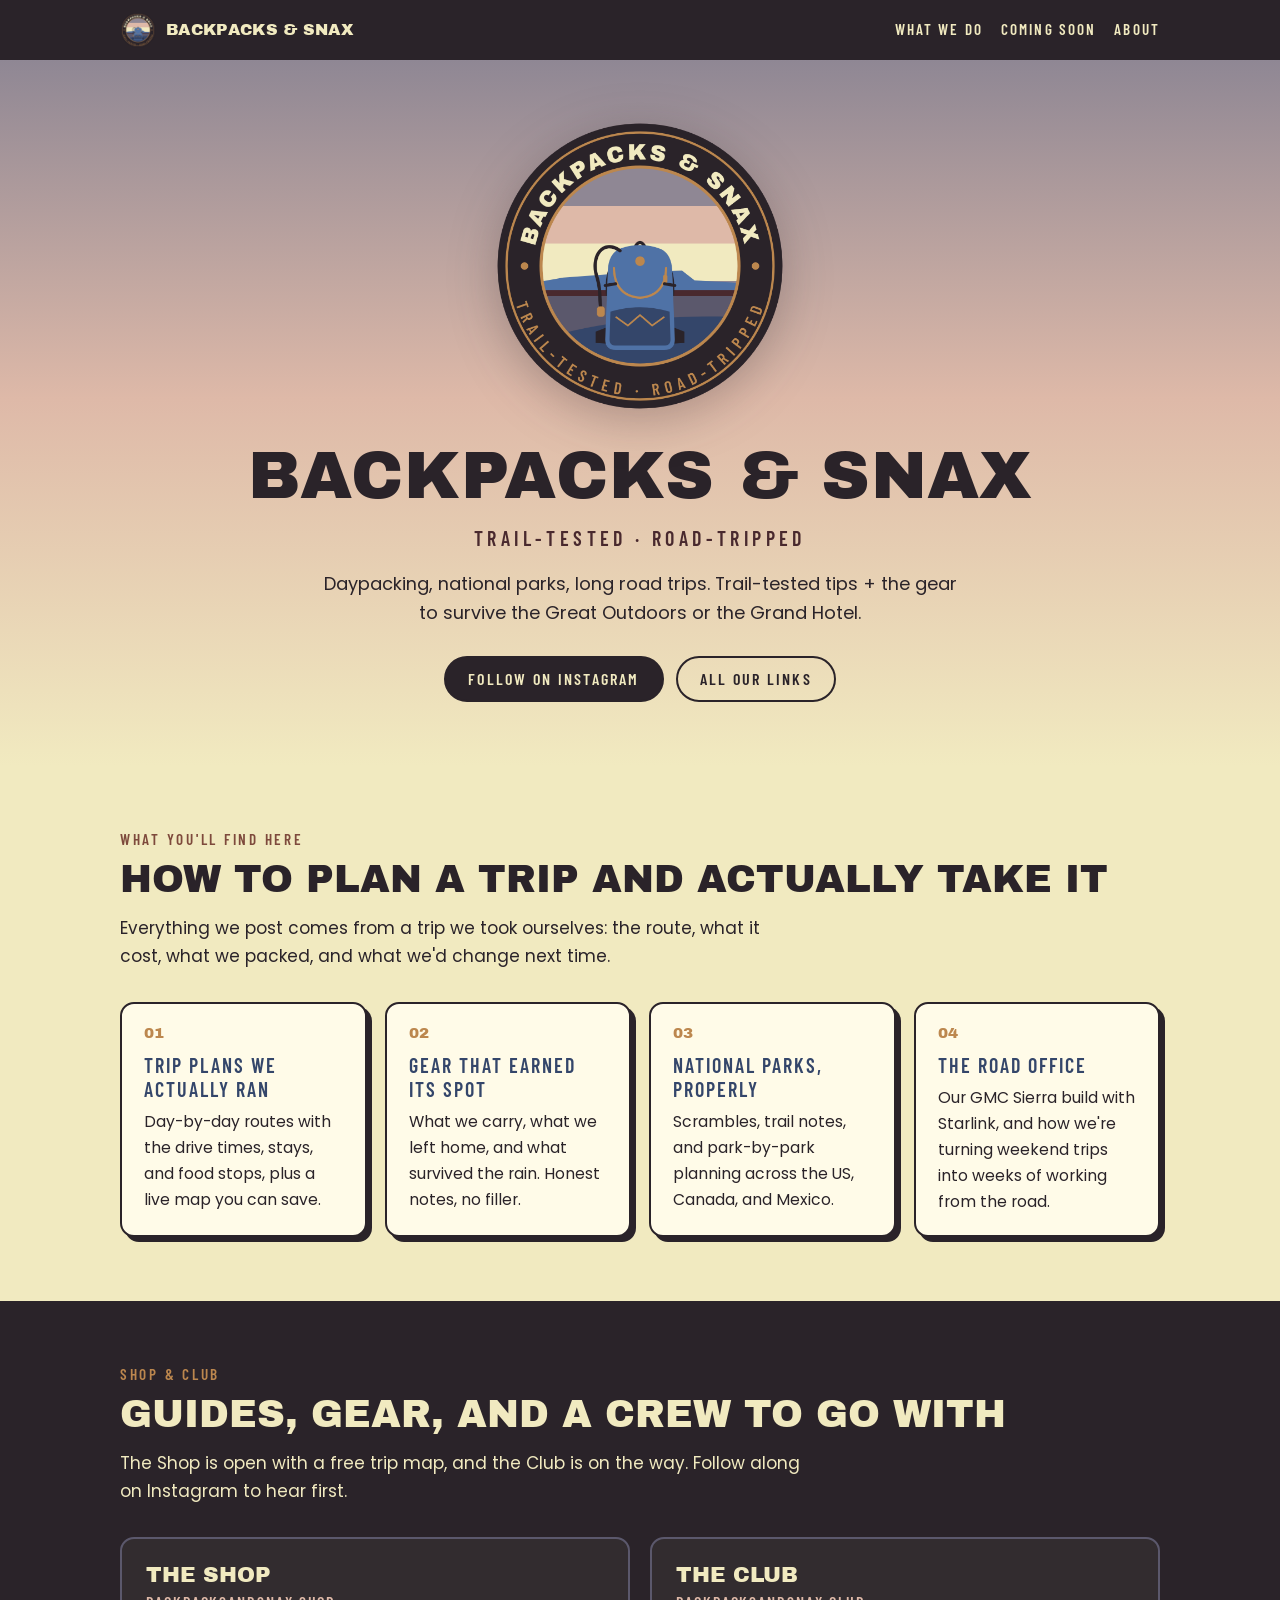
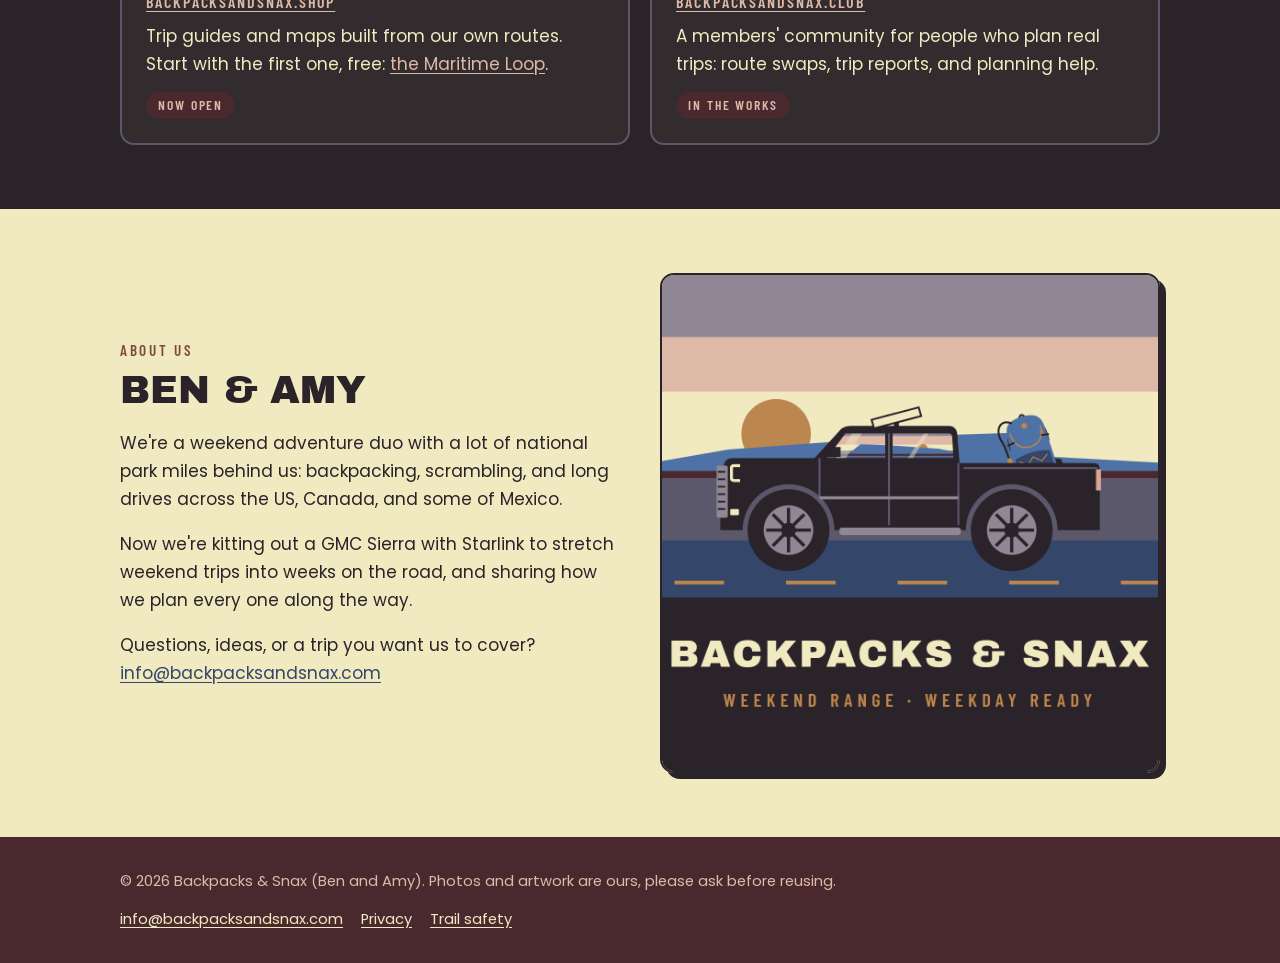
==== commit fa923d28: "Brand line: Real backpacking -> Daypacking (Ben, 2026-10-15) Title, og:description, and lead paragra" ====
--- a/index.html
+++ b/index.html
@@ -5,12 +5,12 @@
 <meta name="viewport" content="width=device-width, initial-scale=1">
 <meta http-equiv="Content-Security-Policy" content="default-src 'self'; script-src 'none'; style-src 'self'; img-src 'self' data:; font-src 'self'; connect-src 'none'; object-src 'none'; base-uri 'self'; form-action 'none'; upgrade-insecure-requests">
 <meta name="referrer" content="strict-origin-when-cross-origin">
-<title>Backpacks & Snax | Real backpacking, national parks, long road trips</title>
+<title>Backpacks & Snax | Daypacking, national parks, long road trips</title>
 <meta name="description" content="Ben and Amy's trail-tested trip plans, gear notes, and national park routes, plus the truck build that turns weekend trips into weeks on the road.">
 <link rel="canonical" href="https://backpacksandsnax.com/">
 <meta property="og:type" content="website">
 <meta property="og:title" content="Backpacks & Snax">
-<meta property="og:description" content="Real backpacking, national parks, long road trips. Trail-tested tips + the gear to survive the Great Outdoors or the Grand Hotel.">
+<meta property="og:description" content="Daypacking, national parks, long road trips. Trail-tested tips + the gear to survive the Great Outdoors or the Grand Hotel.">
 <meta property="og:url" content="https://backpacksandsnax.com/">
 <meta property="og:image" content="https://backpacksandsnax.com/img/07-rig-at-sunset-1080.png">
 <meta name="theme-color" content="#2A2329">
@@ -36,7 +36,7 @@
       <img class="badge" src="img/01-trailhead-badge-1080.png" alt="Backpacks and Snax trailhead badge: a blue backpack in front of a sunset, ringed by the words Trail-tested, Road-tripped" width="1080" height="1080">
       <h1>Backpacks &amp; Snax</h1>
       <p class="sub">Trail-tested &middot; Road-tripped</p>
-      <p class="lead">Real backpacking, national parks, long road trips. Trail-tested tips + the gear to survive the Great Outdoors or the Grand Hotel.</p>
+      <p class="lead">Daypacking, national parks, long road trips. Trail-tested tips + the gear to survive the Great Outdoors or the Grand Hotel.</p>
       <div class="buttons">
         <a class="btn btn-solid" href="https://www.instagram.com/backpacksandsnax/" rel="me">Follow on Instagram</a>
         <a class="btn btn-line" href="https://linktr.ee/backpacksandsnax">All our links</a>
